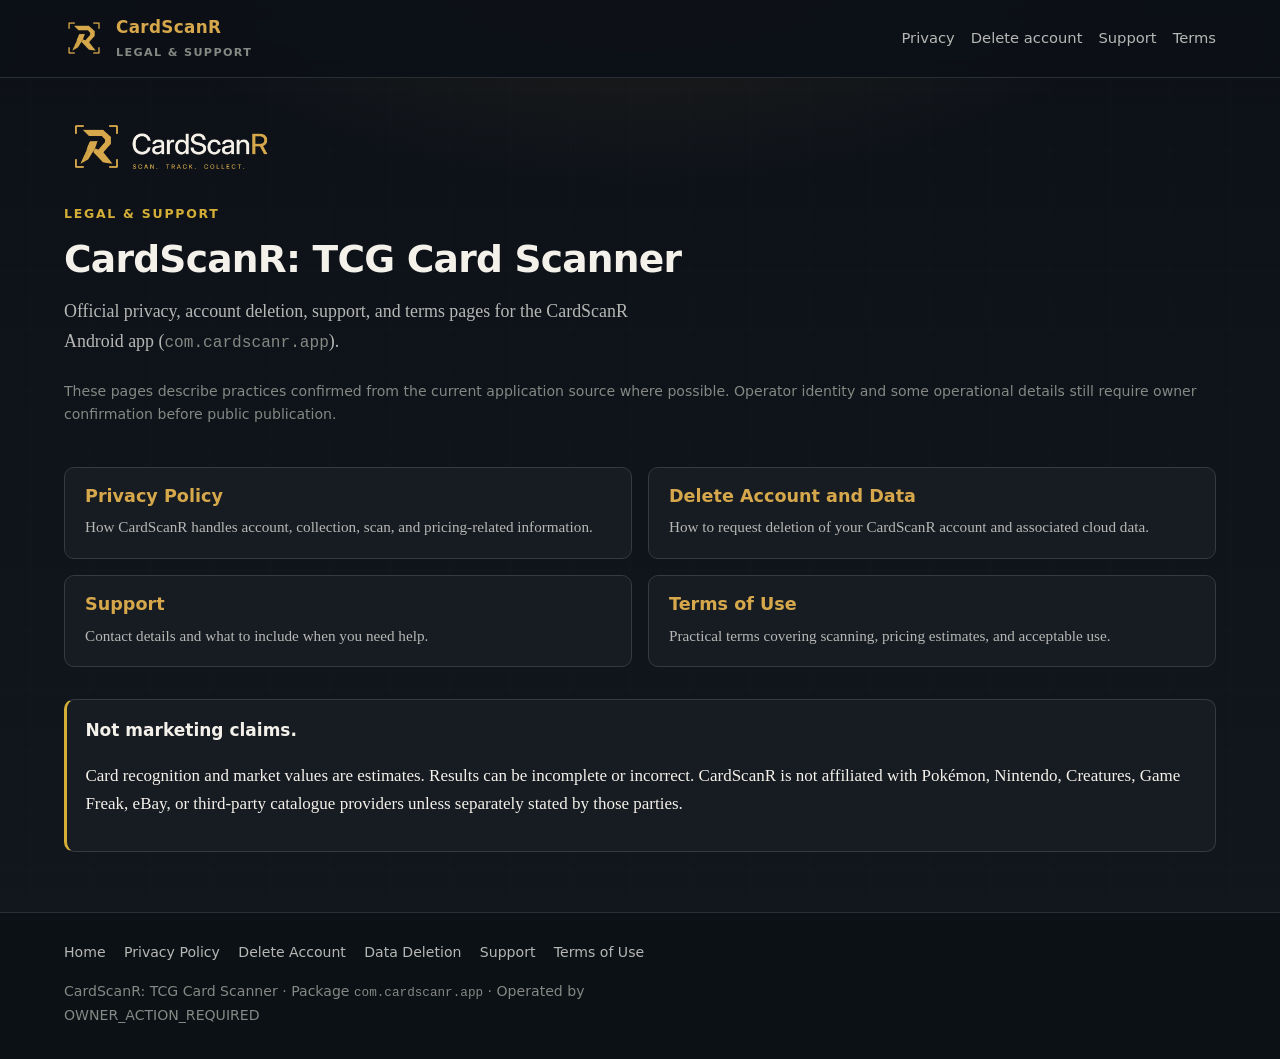
==== docs/index.html @ 14bb3d34 "Add CardScanR legal site draft and Play readiness package. Owner inputs remain unresolved; validatio" ====
<!DOCTYPE html>
<html lang="en-AU">
<head>
  <meta charset="utf-8">
  <meta name="viewport" content="width=device-width, initial-scale=1">
  <meta name="description" content="Legal and support information for CardScanR: TCG Card Scanner (com.cardscanr.app).">
  <meta name="robots" content="index,follow">
  <title>CardScanR Legal &amp; Support</title>
  <link rel="icon" href="assets/images/cardscanr_mark.png" type="image/png">
  <link rel="stylesheet" href="assets/css/site.css">
</head>
<body>
  <a class="skip-link" href="#main">Skip to content</a>
  <header class="site-header">
    <div class="header-inner">
      <a class="brand" href="./">
        <img src="assets/images/cardscanr_mark.png" width="40" height="40" alt="">
        <span class="brand-text">
          <span class="brand-name">CardScanR</span>
          <span class="brand-tag">Legal &amp; Support</span>
        </span>
      </a>
      <nav class="nav" aria-label="Primary">
        <a href="privacy/">Privacy</a>
        <a href="delete-account/">Delete account</a>
        <a href="support/">Support</a>
        <a href="terms/">Terms</a>
      </nav>
    </div>
  </header>

  <main id="main" class="site-main wide">
    <section class="hero" aria-labelledby="page-title">
      <img class="hero-brand" src="assets/images/cardscanr_logo.png" width="280" height="84" alt="CardScanR">
      <p class="eyebrow">Legal &amp; support</p>
      <h1 id="page-title">CardScanR: TCG Card Scanner</h1>
      <p class="lede">Official privacy, account deletion, support, and terms pages for the CardScanR Android app (<span class="package">com.cardscanr.app</span>).</p>
      <p class="meta">These pages describe practices confirmed from the current application source where possible. Operator identity and some operational details still require owner confirmation before public publication.</p>
    </section>

    <ul class="card-grid">
      <li>
        <a href="privacy/">
          <h2>Privacy Policy</h2>
          <p>How CardScanR handles account, collection, scan, and pricing-related information.</p>
        </a>
      </li>
      <li>
        <a href="delete-account/">
          <h2>Delete Account and Data</h2>
          <p>How to request deletion of your CardScanR account and associated cloud data.</p>
        </a>
      </li>
      <li>
        <a href="support/">
          <h2>Support</h2>
          <p>Contact details and what to include when you need help.</p>
        </a>
      </li>
      <li>
        <a href="terms/">
          <h2>Terms of Use</h2>
          <p>Practical terms covering scanning, pricing estimates, and acceptable use.</p>
        </a>
      </li>
    </ul>

    <div class="callout">
      <strong>Not marketing claims.</strong>
      <p>Card recognition and market values are estimates. Results can be incomplete or incorrect. CardScanR is not affiliated with Pokémon, Nintendo, Creatures, Game Freak, eBay, or third-party catalogue providers unless separately stated by those parties.</p>
    </div>
  </main>

  <footer class="site-footer">
    <div class="footer-inner">
      <nav class="footer-nav" aria-label="Footer">
        <a href="./">Home</a>
        <a href="privacy/">Privacy Policy</a>
        <a href="delete-account/">Delete Account</a>
        <a href="data-deletion/">Data Deletion</a>
        <a href="support/">Support</a>
        <a href="terms/">Terms of Use</a>
      </nav>
      <p class="footer-note">CardScanR: TCG Card Scanner · Package <span class="package">com.cardscanr.app</span> · Operated by OWNER_ACTION_REQUIRED</p>
    </div>
  </footer>
  <script src="assets/js/site.js" defer></script>
</body>
</html>
---- docs/assets/css/site.css ----
/* CardScanR legal site — dark charcoal + gold. No external fonts or trackers. */
:root {
  --canvas: #0d1117;
  --canvas-alt: #12171e;
  --surface: #171b22;
  --surface-raised: #232833;
  --border: #353b45;
  --border-subtle: #292e37;
  --text: #f4f1ea;
  --text-secondary: #b7b8b5;
  --text-muted: #858883;
  --gold: #d4af37;
  --gold-soft: #f0d58a;
  --gold-brand: #d6a84b;
  --on-gold: #17130a;
  --negative: #ff5252;
  --focus: #f0d58a;
  --max: 44rem;
  --page: 72rem;
  --radius: 10px;
  --space: 1rem;
  --space-lg: 1.75rem;
  --space-xl: 2.5rem;
}

*,
*::before,
*::after {
  box-sizing: border-box;
}

html {
  scroll-behavior: smooth;
}

body {
  margin: 0;
  min-height: 100vh;
  font-family: Georgia, "Times New Roman", Times, serif;
  font-size: 1.0625rem;
  line-height: 1.65;
  color: var(--text);
  background:
    radial-gradient(ellipse 80% 50% at 50% -10%, rgba(214, 168, 75, 0.12), transparent 55%),
    linear-gradient(180deg, var(--canvas) 0%, var(--canvas-alt) 100%);
}

body::before {
  content: "";
  position: fixed;
  inset: 0;
  pointer-events: none;
  opacity: 0.035;
  background-image: url("data:image/svg+xml,%3Csvg xmlns='http://www.w3.org/2000/svg' width='60' height='60'%3E%3Cpath d='M0 0h60v60H0z' fill='none'/%3E%3Cpath d='M0 30h60M30 0v60' stroke='%23F4F1EA' stroke-width='0.5'/%3E%3C/svg%3E");
  z-index: 0;
}

a {
  color: var(--gold-soft);
  text-decoration-thickness: 1px;
  text-underline-offset: 0.18em;
}

a:hover {
  color: var(--gold-brand);
}

a:focus-visible,
button:focus-visible,
.skip-link:focus-visible {
  outline: 2px solid var(--focus);
  outline-offset: 3px;
}

.skip-link {
  position: absolute;
  left: var(--space);
  top: -100px;
  z-index: 100;
  padding: 0.6rem 1rem;
  background: var(--gold);
  color: var(--on-gold);
  font-family: system-ui, sans-serif;
  font-weight: 600;
  border-radius: 6px;
  text-decoration: none;
}

.skip-link:focus {
  top: var(--space);
}

.site-header,
.site-footer,
.site-main {
  position: relative;
  z-index: 1;
}

.site-header {
  border-bottom: 1px solid var(--border-subtle);
  background: rgba(13, 17, 23, 0.92);
  backdrop-filter: blur(8px);
}

.header-inner,
.footer-inner,
.site-main {
  width: min(100% - 2rem, var(--page));
  margin-inline: auto;
}

.header-inner {
  display: flex;
  flex-wrap: wrap;
  align-items: center;
  justify-content: space-between;
  gap: var(--space);
  padding: 0.9rem 0;
}

.brand {
  display: inline-flex;
  align-items: center;
  gap: 0.75rem;
  color: var(--text);
  text-decoration: none;
  font-family: system-ui, "Segoe UI", sans-serif;
  font-weight: 700;
  letter-spacing: 0.02em;
}

.brand img {
  width: 40px;
  height: 40px;
  display: block;
}

.brand-text {
  display: flex;
  flex-direction: column;
  gap: 0.1rem;
}

.brand-name {
  font-size: 1.05rem;
  color: var(--gold-brand);
}

.brand-tag {
  font-size: 0.7rem;
  font-weight: 600;
  letter-spacing: 0.12em;
  text-transform: uppercase;
  color: var(--text-muted);
}

.nav {
  display: flex;
  flex-wrap: wrap;
  gap: 0.35rem 1rem;
  font-family: system-ui, "Segoe UI", sans-serif;
  font-size: 0.92rem;
}

.nav a {
  color: var(--text-secondary);
  text-decoration: none;
  padding: 0.35rem 0;
}

.nav a:hover,
.nav a[aria-current="page"] {
  color: var(--gold-brand);
}

.nav a[aria-current="page"] {
  border-bottom: 2px solid var(--gold);
}

.site-main {
  padding: var(--space-xl) 0 var(--space-xl);
  max-width: var(--max);
}

.site-main.wide {
  max-width: var(--page);
}

.hero {
  margin-bottom: var(--space-xl);
}

.hero-brand {
  display: block;
  width: min(100%, 280px);
  height: auto;
  margin-bottom: 1.25rem;
}

.eyebrow {
  font-family: system-ui, "Segoe UI", sans-serif;
  font-size: 0.78rem;
  font-weight: 650;
  letter-spacing: 0.14em;
  text-transform: uppercase;
  color: var(--gold);
  margin: 0 0 0.75rem;
}

h1,
h2,
h3 {
  font-family: system-ui, "Segoe UI", sans-serif;
  line-height: 1.25;
  font-weight: 700;
  color: var(--text);
}

h1 {
  font-size: clamp(1.75rem, 4vw, 2.35rem);
  margin: 0 0 0.85rem;
  letter-spacing: -0.02em;
}

h2 {
  font-size: 1.35rem;
  margin: 2.25rem 0 0.75rem;
  padding-top: 0.5rem;
  border-top: 1px solid var(--border-subtle);
}

h3 {
  font-size: 1.1rem;
  margin: 1.5rem 0 0.5rem;
  color: var(--gold-soft);
}

.lede,
.prose p,
.prose li {
  color: var(--text-secondary);
}

.lede {
  font-size: 1.12rem;
  margin: 0 0 1.5rem;
  max-width: 38rem;
}

.meta {
  font-family: system-ui, "Segoe UI", sans-serif;
  font-size: 0.88rem;
  color: var(--text-muted);
  margin: 0 0 1.5rem;
}

.callout {
  margin: 1.25rem 0;
  padding: 1rem 1.15rem;
  background: var(--surface);
  border: 1px solid var(--border);
  border-left: 3px solid var(--gold);
  border-radius: var(--radius);
}

.callout strong {
  color: var(--text);
  font-family: system-ui, "Segoe UI", sans-serif;
}

.callout.warn {
  border-left-color: var(--negative);
}

.card-grid {
  display: grid;
  gap: 1rem;
  grid-template-columns: 1fr;
  margin: 1.5rem 0 2rem;
  list-style: none;
  padding: 0;
}

@media (min-width: 640px) {
  .card-grid {
    grid-template-columns: 1fr 1fr;
  }
}

.card-grid a {
  display: block;
  padding: 1.15rem 1.25rem;
  background: var(--surface);
  border: 1px solid var(--border);
  border-radius: var(--radius);
  text-decoration: none;
  color: inherit;
  transition: border-color 0.18s ease, transform 0.18s ease;
}

.card-grid a:hover {
  border-color: var(--gold);
  transform: translateY(-2px);
}

.card-grid h2 {
  margin: 0 0 0.4rem;
  padding: 0;
  border: 0;
  font-size: 1.1rem;
  color: var(--gold-brand);
}

.card-grid p {
  margin: 0;
  font-size: 0.95rem;
  color: var(--text-secondary);
}

.prose ul,
.prose ol {
  padding-left: 1.25rem;
  margin: 0.5rem 0 1rem;
}

.prose li {
  margin-bottom: 0.4rem;
}

.prose dt {
  font-family: system-ui, "Segoe UI", sans-serif;
  font-weight: 650;
  color: var(--text);
  margin-top: 0.85rem;
}

.prose dd {
  margin: 0.25rem 0 0;
  color: var(--text-secondary);
}

.btn {
  display: inline-flex;
  align-items: center;
  justify-content: center;
  gap: 0.4rem;
  min-height: 48px;
  padding: 0.7rem 1.25rem;
  border-radius: 8px;
  border: 1px solid transparent;
  font-family: system-ui, "Segoe UI", sans-serif;
  font-size: 0.98rem;
  font-weight: 650;
  text-decoration: none;
  cursor: pointer;
}

.btn-primary {
  background: var(--gold);
  color: var(--on-gold);
}

.btn-primary:hover {
  background: var(--gold-soft);
  color: var(--on-gold);
}

.btn-secondary {
  background: transparent;
  color: var(--gold-soft);
  border-color: var(--border);
}

.btn-secondary:hover {
  border-color: var(--gold);
  color: var(--gold-brand);
}

.actions {
  display: flex;
  flex-wrap: wrap;
  gap: 0.75rem;
  margin: 1.25rem 0;
}

.site-footer {
  margin-top: auto;
  border-top: 1px solid var(--border-subtle);
  background: rgba(13, 17, 23, 0.95);
  padding: 1.75rem 0 2rem;
  font-family: system-ui, "Segoe UI", sans-serif;
  font-size: 0.88rem;
}

.footer-inner {
  display: flex;
  flex-direction: column;
  gap: 1rem;
}

.footer-nav {
  display: flex;
  flex-wrap: wrap;
  gap: 0.5rem 1.15rem;
}

.footer-nav a {
  color: var(--text-secondary);
  text-decoration: none;
}

.footer-nav a:hover {
  color: var(--gold-brand);
}

.footer-note {
  color: var(--text-muted);
  margin: 0;
  max-width: 40rem;
}

.package {
  font-family: ui-monospace, Consolas, monospace;
  font-size: 0.9em;
  color: var(--text-muted);
}

@media (prefers-reduced-motion: reduce) {
  html {
    scroll-behavior: auto;
  }

  .card-grid a {
    transition: none;
  }

  .card-grid a:hover {
    transform: none;
  }
}
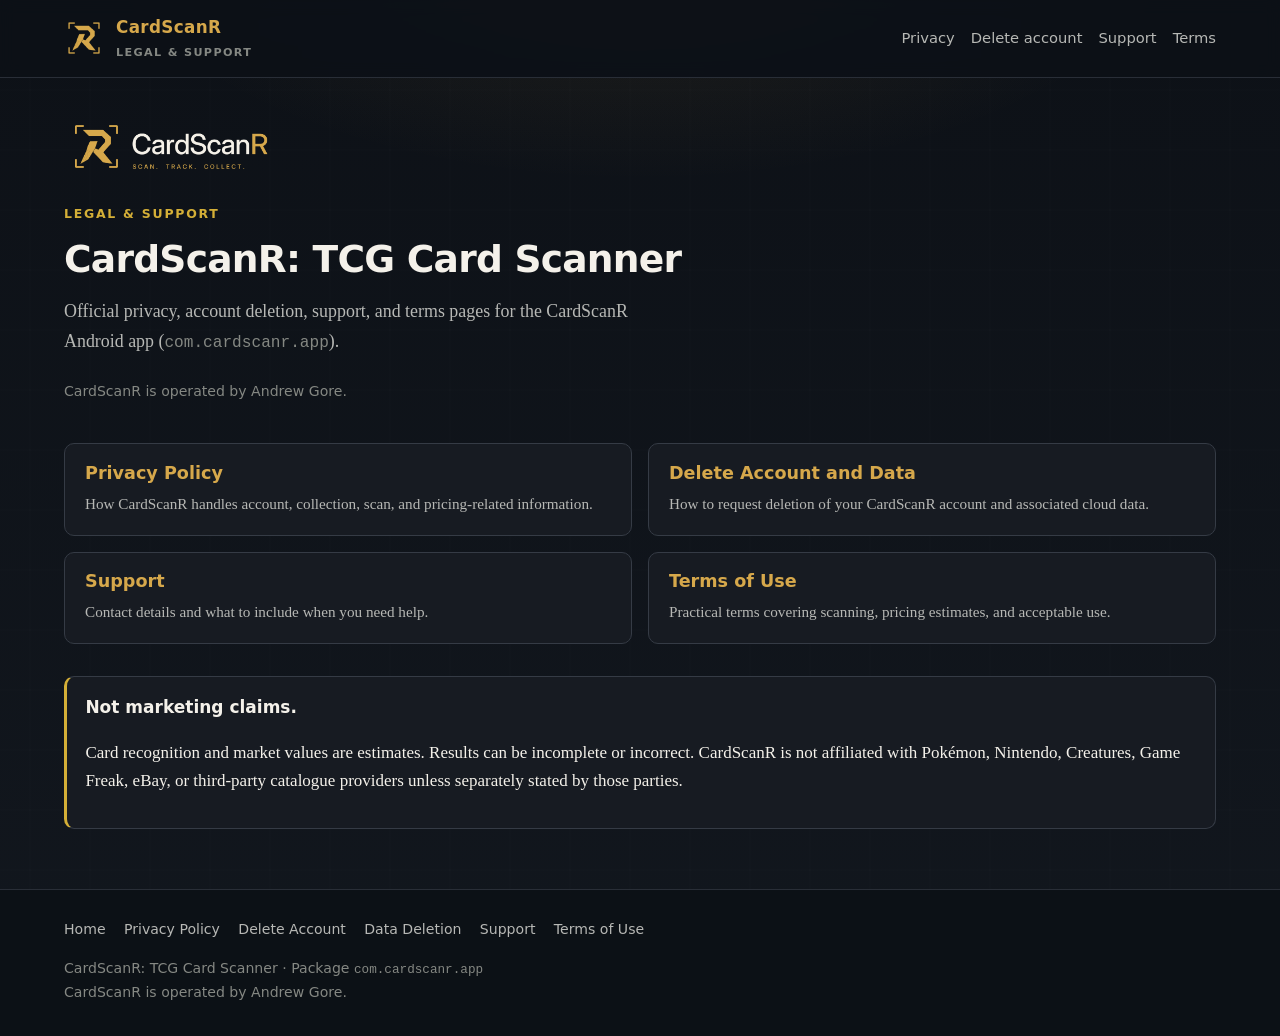
==== commit 80a2fdbd: "First upload" ====
--- a/docs/index.html
+++ b/docs/index.html
@@ -35,7 +35,7 @@
       <p class="eyebrow">Legal &amp; support</p>
       <h1 id="page-title">CardScanR: TCG Card Scanner</h1>
       <p class="lede">Official privacy, account deletion, support, and terms pages for the CardScanR Android app (<span class="package">com.cardscanr.app</span>).</p>
-      <p class="meta">These pages describe practices confirmed from the current application source where possible. Operator identity and some operational details still require owner confirmation before public publication.</p>
+      <p class="meta">CardScanR is operated by Andrew Gore.</p>
     </section>
 
     <ul class="card-grid">
@@ -81,7 +81,7 @@
         <a href="support/">Support</a>
         <a href="terms/">Terms of Use</a>
       </nav>
-      <p class="footer-note">CardScanR: TCG Card Scanner · Package <span class="package">com.cardscanr.app</span> · Operated by OWNER_ACTION_REQUIRED</p>
+      <p class="footer-note">CardScanR: TCG Card Scanner · Package <span class="package">com.cardscanr.app</span><br>CardScanR is operated by Andrew Gore.</p>
     </div>
   </footer>
   <script src="assets/js/site.js" defer></script>
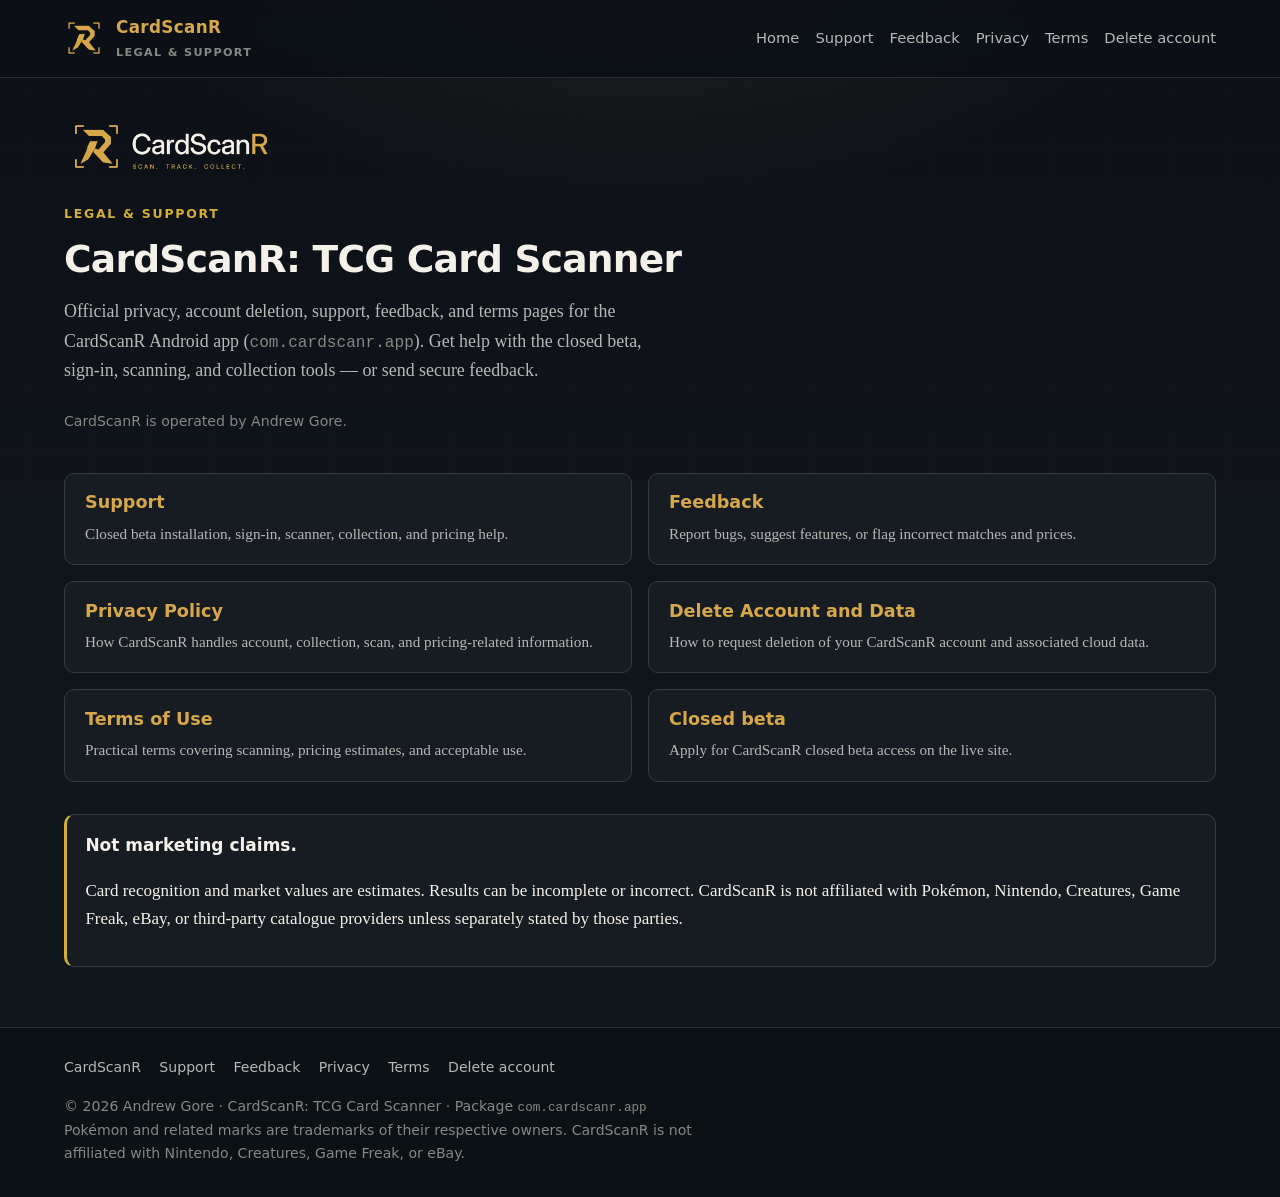
==== commit 917fb970: "Deploy CardScanR support site and feedback form to custom domain Publish legal/support/feedback page" ====
--- a/docs/index.html
+++ b/docs/index.html
@@ -3,7 +3,8 @@
 <head>
   <meta charset="utf-8">
   <meta name="viewport" content="width=device-width, initial-scale=1">
-  <meta name="description" content="Legal and support information for CardScanR: TCG Card Scanner (com.cardscanr.app).">
+  <meta name="description" content="Legal, support, and feedback for CardScanR: TCG Card Scanner (com.cardscanr.app). Privacy, account deletion, beta help, and secure feedback.">
+  <link rel="canonical" href="https://cardscanr.com/">
   <meta name="robots" content="index,follow">
   <title>CardScanR Legal &amp; Support</title>
   <link rel="icon" href="assets/images/cardscanr_mark.png" type="image/png">
@@ -20,11 +21,16 @@
           <span class="brand-tag">Legal &amp; Support</span>
         </span>
       </a>
-      <nav class="nav" aria-label="Primary">
+      <button type="button" class="nav-toggle" aria-expanded="false" aria-controls="site-nav" aria-label="Open menu">
+        <span class="nav-toggle-icon" aria-hidden="true"></span>
+      </button>
+      <nav class="nav" id="site-nav" aria-label="Primary">
+        <a href="./">Home</a>
+        <a href="support/">Support</a>
+        <a href="feedback/">Feedback</a>
         <a href="privacy/">Privacy</a>
+        <a href="terms/">Terms</a>
         <a href="delete-account/">Delete account</a>
-        <a href="support/">Support</a>
-        <a href="terms/">Terms</a>
       </nav>
     </div>
   </header>
@@ -34,11 +40,23 @@
       <img class="hero-brand" src="assets/images/cardscanr_logo.png" width="280" height="84" alt="CardScanR">
       <p class="eyebrow">Legal &amp; support</p>
       <h1 id="page-title">CardScanR: TCG Card Scanner</h1>
-      <p class="lede">Official privacy, account deletion, support, and terms pages for the CardScanR Android app (<span class="package">com.cardscanr.app</span>).</p>
+      <p class="lede">Official privacy, account deletion, support, feedback, and terms pages for the CardScanR Android app (<span class="package">com.cardscanr.app</span>). Get help with the closed beta, sign-in, scanning, and collection tools — or send secure feedback.</p>
       <p class="meta">CardScanR is operated by Andrew Gore.</p>
     </section>
 
     <ul class="card-grid">
+      <li>
+        <a href="support/">
+          <h2>Support</h2>
+          <p>Closed beta installation, sign-in, scanner, collection, and pricing help.</p>
+        </a>
+      </li>
+      <li>
+        <a href="feedback/">
+          <h2>Feedback</h2>
+          <p>Report bugs, suggest features, or flag incorrect matches and prices.</p>
+        </a>
+      </li>
       <li>
         <a href="privacy/">
           <h2>Privacy Policy</h2>
@@ -52,15 +70,15 @@
         </a>
       </li>
       <li>
-        <a href="support/">
-          <h2>Support</h2>
-          <p>Contact details and what to include when you need help.</p>
+        <a href="terms/">
+          <h2>Terms of Use</h2>
+          <p>Practical terms covering scanning, pricing estimates, and acceptable use.</p>
         </a>
       </li>
       <li>
-        <a href="terms/">
-          <h2>Terms of Use</h2>
-          <p>Practical terms covering scanning, pricing estimates, and acceptable use.</p>
+        <a href="beta/">
+          <h2>Closed beta</h2>
+          <p>Apply for CardScanR closed beta access on the live site.</p>
         </a>
       </li>
     </ul>
@@ -74,14 +92,14 @@
   <footer class="site-footer">
     <div class="footer-inner">
       <nav class="footer-nav" aria-label="Footer">
-        <a href="./">Home</a>
-        <a href="privacy/">Privacy Policy</a>
-        <a href="delete-account/">Delete Account</a>
-        <a href="data-deletion/">Data Deletion</a>
+        <a href="./">CardScanR</a>
         <a href="support/">Support</a>
-        <a href="terms/">Terms of Use</a>
+        <a href="feedback/">Feedback</a>
+        <a href="privacy/">Privacy</a>
+        <a href="terms/">Terms</a>
+        <a href="delete-account/">Delete account</a>
       </nav>
-      <p class="footer-note">CardScanR: TCG Card Scanner · Package <span class="package">com.cardscanr.app</span><br>CardScanR is operated by Andrew Gore.</p>
+      <p class="footer-note">© <span data-year>2026</span> Andrew Gore · CardScanR: TCG Card Scanner · Package <span class="package">com.cardscanr.app</span><br>Pokémon and related marks are trademarks of their respective owners. CardScanR is not affiliated with Nintendo, Creatures, Game Freak, or eBay.</p>
     </div>
   </footer>
   <script src="assets/js/site.js" defer></script>
--- a/docs/assets/css/site.css
+++ b/docs/assets/css/site.css
@@ -426,6 +426,259 @@
   color: var(--text-muted);
 }
 
+/* Mobile navigation toggle */
+.nav-toggle {
+  display: none;
+  align-items: center;
+  justify-content: center;
+  width: 44px;
+  height: 44px;
+  padding: 0;
+  border: 1px solid var(--border);
+  border-radius: 8px;
+  background: var(--surface);
+  color: var(--text);
+  cursor: pointer;
+  font-family: system-ui, "Segoe UI", sans-serif;
+}
+
+.nav-toggle-icon {
+  display: block;
+  width: 1.25rem;
+  height: 2px;
+  background: currentColor;
+  position: relative;
+  transition: background 0.18s ease;
+}
+
+.nav-toggle-icon::before,
+.nav-toggle-icon::after {
+  content: "";
+  position: absolute;
+  left: 0;
+  width: 100%;
+  height: 2px;
+  background: currentColor;
+  transition: transform 0.18s ease, top 0.18s ease;
+}
+
+.nav-toggle-icon::before {
+  top: -6px;
+}
+
+.nav-toggle-icon::after {
+  top: 6px;
+}
+
+.nav-toggle[aria-expanded="true"] .nav-toggle-icon {
+  background: transparent;
+}
+
+.nav-toggle[aria-expanded="true"] .nav-toggle-icon::before {
+  top: 0;
+  transform: rotate(45deg);
+}
+
+.nav-toggle[aria-expanded="true"] .nav-toggle-icon::after {
+  top: 0;
+  transform: rotate(-45deg);
+}
+
+@media (max-width: 720px) {
+  .nav-toggle {
+    display: inline-flex;
+    margin-left: auto;
+  }
+
+  .header-inner {
+    position: relative;
+  }
+
+  .nav {
+    display: none;
+    flex-direction: column;
+    width: 100%;
+    padding: 0.5rem 0 0.75rem;
+    border-top: 1px solid var(--border-subtle);
+    margin-top: 0.25rem;
+  }
+
+  .nav.nav--open {
+    display: flex;
+  }
+
+  .nav a {
+    padding: 0.55rem 0;
+    min-height: 44px;
+    display: flex;
+    align-items: center;
+  }
+}
+
+/* Feedback and form styles */
+.form-stack {
+  display: flex;
+  flex-direction: column;
+  gap: 1.15rem;
+  margin: 1.5rem 0 2rem;
+}
+
+.field {
+  display: flex;
+  flex-direction: column;
+  gap: 0.35rem;
+}
+
+.field label {
+  font-family: system-ui, "Segoe UI", sans-serif;
+  font-size: 0.95rem;
+  font-weight: 650;
+  color: var(--text);
+}
+
+.required-marker {
+  color: var(--gold);
+  font-weight: 700;
+}
+
+.field input,
+.field select,
+.field textarea {
+  width: 100%;
+  min-height: 48px;
+  padding: 0.65rem 0.85rem;
+  border: 1px solid var(--border);
+  border-radius: 8px;
+  background: var(--surface);
+  color: var(--text);
+  font-family: system-ui, "Segoe UI", sans-serif;
+  font-size: 1rem;
+  line-height: 1.4;
+}
+
+.field textarea {
+  min-height: 8rem;
+  resize: vertical;
+}
+
+.field input:focus,
+.field select:focus,
+.field textarea:focus {
+  outline: 2px solid var(--focus);
+  outline-offset: 2px;
+  border-color: var(--gold);
+}
+
+.field input[aria-invalid="true"],
+.field select[aria-invalid="true"],
+.field textarea[aria-invalid="true"] {
+  border-color: var(--negative);
+}
+
+.field-hint {
+  font-family: system-ui, "Segoe UI", sans-serif;
+  font-size: 0.85rem;
+  color: var(--text-muted);
+  margin: 0;
+}
+
+.char-count {
+  font-family: system-ui, "Segoe UI", sans-serif;
+  font-size: 0.82rem;
+  color: var(--text-muted);
+  text-align: right;
+  margin: 0;
+}
+
+.char-count.is-over {
+  color: var(--negative);
+  font-weight: 650;
+}
+
+.error-summary {
+  margin: 0 0 1rem;
+  padding: 0.85rem 1rem;
+  border: 1px solid var(--negative);
+  border-radius: var(--radius);
+  background: rgba(255, 82, 82, 0.08);
+  color: var(--text);
+  font-family: system-ui, "Segoe UI", sans-serif;
+  font-size: 0.95rem;
+}
+
+.error-summary[hidden] {
+  display: none !important;
+}
+
+.error-summary ul {
+  margin: 0.5rem 0 0;
+  padding-left: 1.2rem;
+}
+
+.field-error {
+  font-family: system-ui, "Segoe UI", sans-serif;
+  font-size: 0.85rem;
+  color: var(--negative);
+  margin: 0;
+}
+
+.field-error[hidden] {
+  display: none !important;
+}
+
+.form-success,
+.form-failure {
+  margin: 1rem 0;
+  padding: 1rem 1.15rem;
+  border-radius: var(--radius);
+  font-family: system-ui, "Segoe UI", sans-serif;
+}
+
+.form-success {
+  border: 1px solid var(--gold);
+  background: rgba(214, 168, 75, 0.1);
+  color: var(--text);
+}
+
+.form-failure {
+  border: 1px solid var(--negative);
+  background: rgba(255, 82, 82, 0.08);
+  color: var(--text);
+}
+
+.form-success[hidden],
+.form-failure[hidden] {
+  display: none !important;
+}
+
+.form-privacy {
+  font-family: system-ui, "Segoe UI", sans-serif;
+  font-size: 0.88rem;
+  color: var(--text-muted);
+  margin: 0.75rem 0 0;
+  max-width: 38rem;
+}
+
+.turnstile-slot {
+  min-height: 65px;
+  margin: 0.5rem 0 0.25rem;
+}
+
+.form-actions {
+  display: flex;
+  flex-direction: column;
+  gap: 0.75rem;
+  margin-top: 0.5rem;
+}
+
+@media (min-width: 480px) {
+  .form-actions {
+    flex-direction: row;
+    flex-wrap: wrap;
+    align-items: center;
+  }
+}
+
 @media (prefers-reduced-motion: reduce) {
   html {
     scroll-behavior: auto;
@@ -438,4 +691,10 @@
   .card-grid a:hover {
     transform: none;
   }
-}
+
+  .nav-toggle-icon,
+  .nav-toggle-icon::before,
+  .nav-toggle-icon::after {
+    transition: none;
+  }
+}
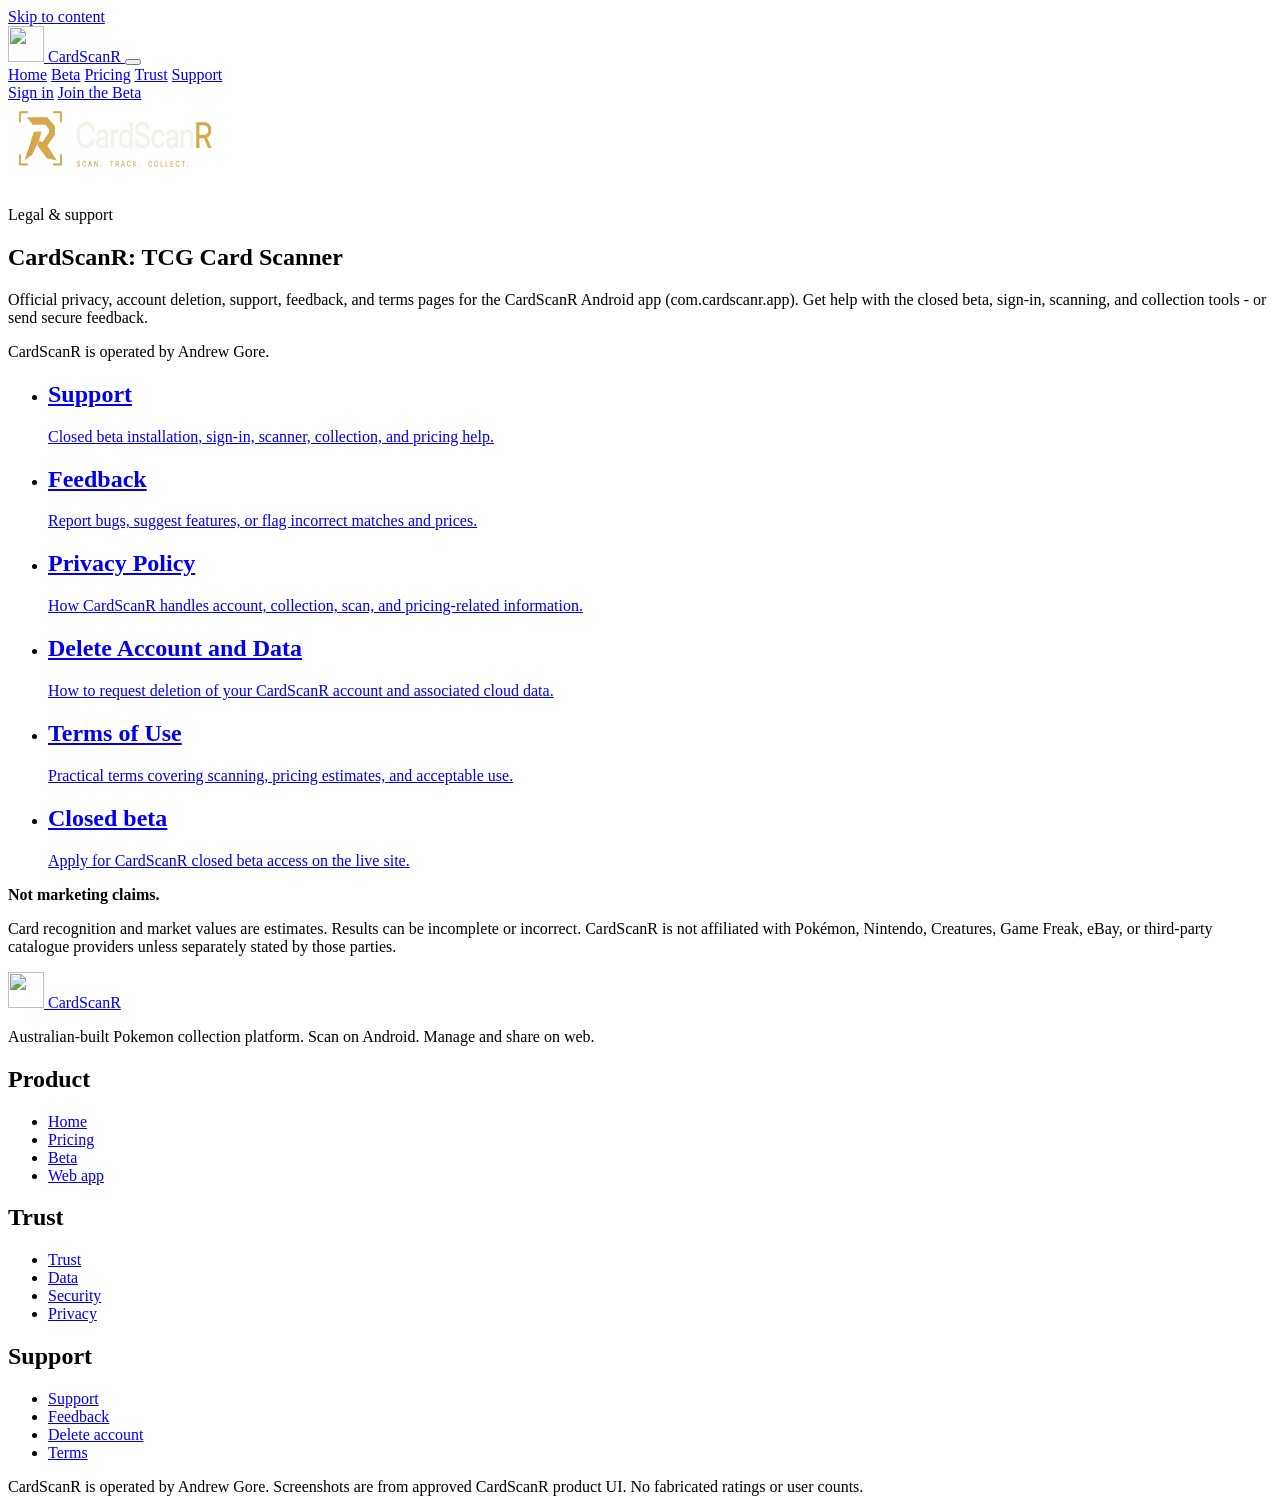
==== commit 48204d57: "Align Legal docs chrome with CardScanR public site polish. Use shared header/footer, absolute assets" ====
--- a/docs/index.html
+++ b/docs/index.html
@@ -7,30 +7,35 @@
   <link rel="canonical" href="https://cardscanr.com/">
   <meta name="robots" content="index,follow">
   <title>CardScanR Legal &amp; Support</title>
-  <link rel="icon" href="assets/images/cardscanr_mark.png" type="image/png">
-  <link rel="stylesheet" href="assets/css/site.css">
+  <link rel="icon" href="/assets/images/cardscanr_mark.png" type="image/png">
+    <link rel="preconnect" href="https://fonts.googleapis.com" />
+  <link rel="preconnect" href="https://fonts.gstatic.com" crossorigin />
+  <link href="https://fonts.googleapis.com/css2?family=IBM+Plex+Sans:wght@400;500;650;700&family=Sora:wght@600;700&display=swap" rel="stylesheet" />
+  <link rel="stylesheet" href="/assets/css/site.css">
 </head>
 <body>
   <a class="skip-link" href="#main">Skip to content</a>
   <header class="site-header">
-    <div class="header-inner">
-      <a class="brand" href="./">
-        <img src="assets/images/cardscanr_mark.png" width="40" height="40" alt="">
-        <span class="brand-text">
-          <span class="brand-name">CardScanR</span>
-          <span class="brand-tag">Legal &amp; Support</span>
-        </span>
+    <div class="site-header__inner">
+      <a class="brand" href="/">
+        <img src="/assets/images/cardscanr_mark.png" width="36" height="36" alt="" />
+        CardScanR
       </a>
       <button type="button" class="nav-toggle" aria-expanded="false" aria-controls="site-nav" aria-label="Open menu">
-        <span class="nav-toggle-icon" aria-hidden="true"></span>
+        <span class="nav-toggle-bars" aria-hidden="true"></span>
       </button>
-      <nav class="nav" id="site-nav" aria-label="Primary">
-        <a href="./">Home</a>
-        <a href="support/">Support</a>
-        <a href="feedback/">Feedback</a>
-        <a href="privacy/">Privacy</a>
-        <a href="terms/">Terms</a>
-        <a href="delete-account/">Delete account</a>
+      <nav class="site-nav" id="site-nav" aria-label="Primary">
+        <div class="site-nav__links">
+          <a href="/">Home</a>
+          <a href="/beta/">Beta</a>
+          <a href="/pricing/">Pricing</a>
+          <a href="/trust/">Trust</a>
+          <a href="/support/">Support</a>
+        </div>
+        <div class="site-nav__actions">
+          <a class="btn btn--ghost" href="/app/">Sign in</a>
+          <a class="btn btn--primary" href="/beta/#apply">Join the Beta</a>
+        </div>
       </nav>
     </div>
   </header>
@@ -40,7 +45,7 @@
       <img class="hero-brand" src="assets/images/cardscanr_logo.png" width="280" height="84" alt="CardScanR">
       <p class="eyebrow">Legal &amp; support</p>
       <h1 id="page-title">CardScanR: TCG Card Scanner</h1>
-      <p class="lede">Official privacy, account deletion, support, feedback, and terms pages for the CardScanR Android app (<span class="package">com.cardscanr.app</span>). Get help with the closed beta, sign-in, scanning, and collection tools — or send secure feedback.</p>
+      <p class="lede">Official privacy, account deletion, support, feedback, and terms pages for the CardScanR Android app (<span class="package">com.cardscanr.app</span>). Get help with the closed beta, sign-in, scanning, and collection tools  -  or send secure feedback.</p>
       <p class="meta">CardScanR is operated by Andrew Gore.</p>
     </section>
 
@@ -89,19 +94,50 @@
     </div>
   </main>
 
-  <footer class="site-footer">
-    <div class="footer-inner">
-      <nav class="footer-nav" aria-label="Footer">
-        <a href="./">CardScanR</a>
-        <a href="support/">Support</a>
-        <a href="feedback/">Feedback</a>
-        <a href="privacy/">Privacy</a>
-        <a href="terms/">Terms</a>
-        <a href="delete-account/">Delete account</a>
-      </nav>
-      <p class="footer-note">© <span data-year>2026</span> Andrew Gore · CardScanR: TCG Card Scanner · Package <span class="package">com.cardscanr.app</span><br>Pokémon and related marks are trademarks of their respective owners. CardScanR is not affiliated with Nintendo, Creatures, Game Freak, or eBay.</p>
+    <footer class="site-footer">
+    <div class="section-inner">
+      <div class="site-footer__grid">
+        <div>
+          <a class="brand" href="/">
+            <img src="/assets/images/cardscanr_mark.png" width="36" height="36" alt="" />
+            CardScanR
+          </a>
+          <p>Australian-built Pokemon collection platform. Scan on Android. Manage and share on web.</p>
+        </div>
+        <div>
+          <h2>Product</h2>
+          <ul>
+            <li><a href="/">Home</a></li>
+            <li><a href="/pricing/">Pricing</a></li>
+            <li><a href="/beta/">Beta</a></li>
+            <li><a href="/app/">Web app</a></li>
+          </ul>
+        </div>
+        <div>
+          <h2>Trust</h2>
+          <ul>
+            <li><a href="/trust/">Trust</a></li>
+            <li><a href="/data/">Data</a></li>
+            <li><a href="/security/">Security</a></li>
+            <li><a href="/privacy/">Privacy</a></li>
+          </ul>
+        </div>
+        <div>
+          <h2>Support</h2>
+          <ul>
+            <li><a href="/support/">Support</a></li>
+            <li><a href="/feedback/">Feedback</a></li>
+            <li><a href="/delete-account/">Delete account</a></li>
+            <li><a href="/terms/">Terms</a></li>
+          </ul>
+        </div>
+      </div>
+      <p class="site-footer__note">
+        CardScanR is operated by Andrew Gore.
+        Screenshots are from approved CardScanR product UI. No fabricated ratings or user counts.
+      </p>
     </div>
   </footer>
-  <script src="assets/js/site.js" defer></script>
+  <script src="/assets/js/site.js" defer></script>
 </body>
 </html>
